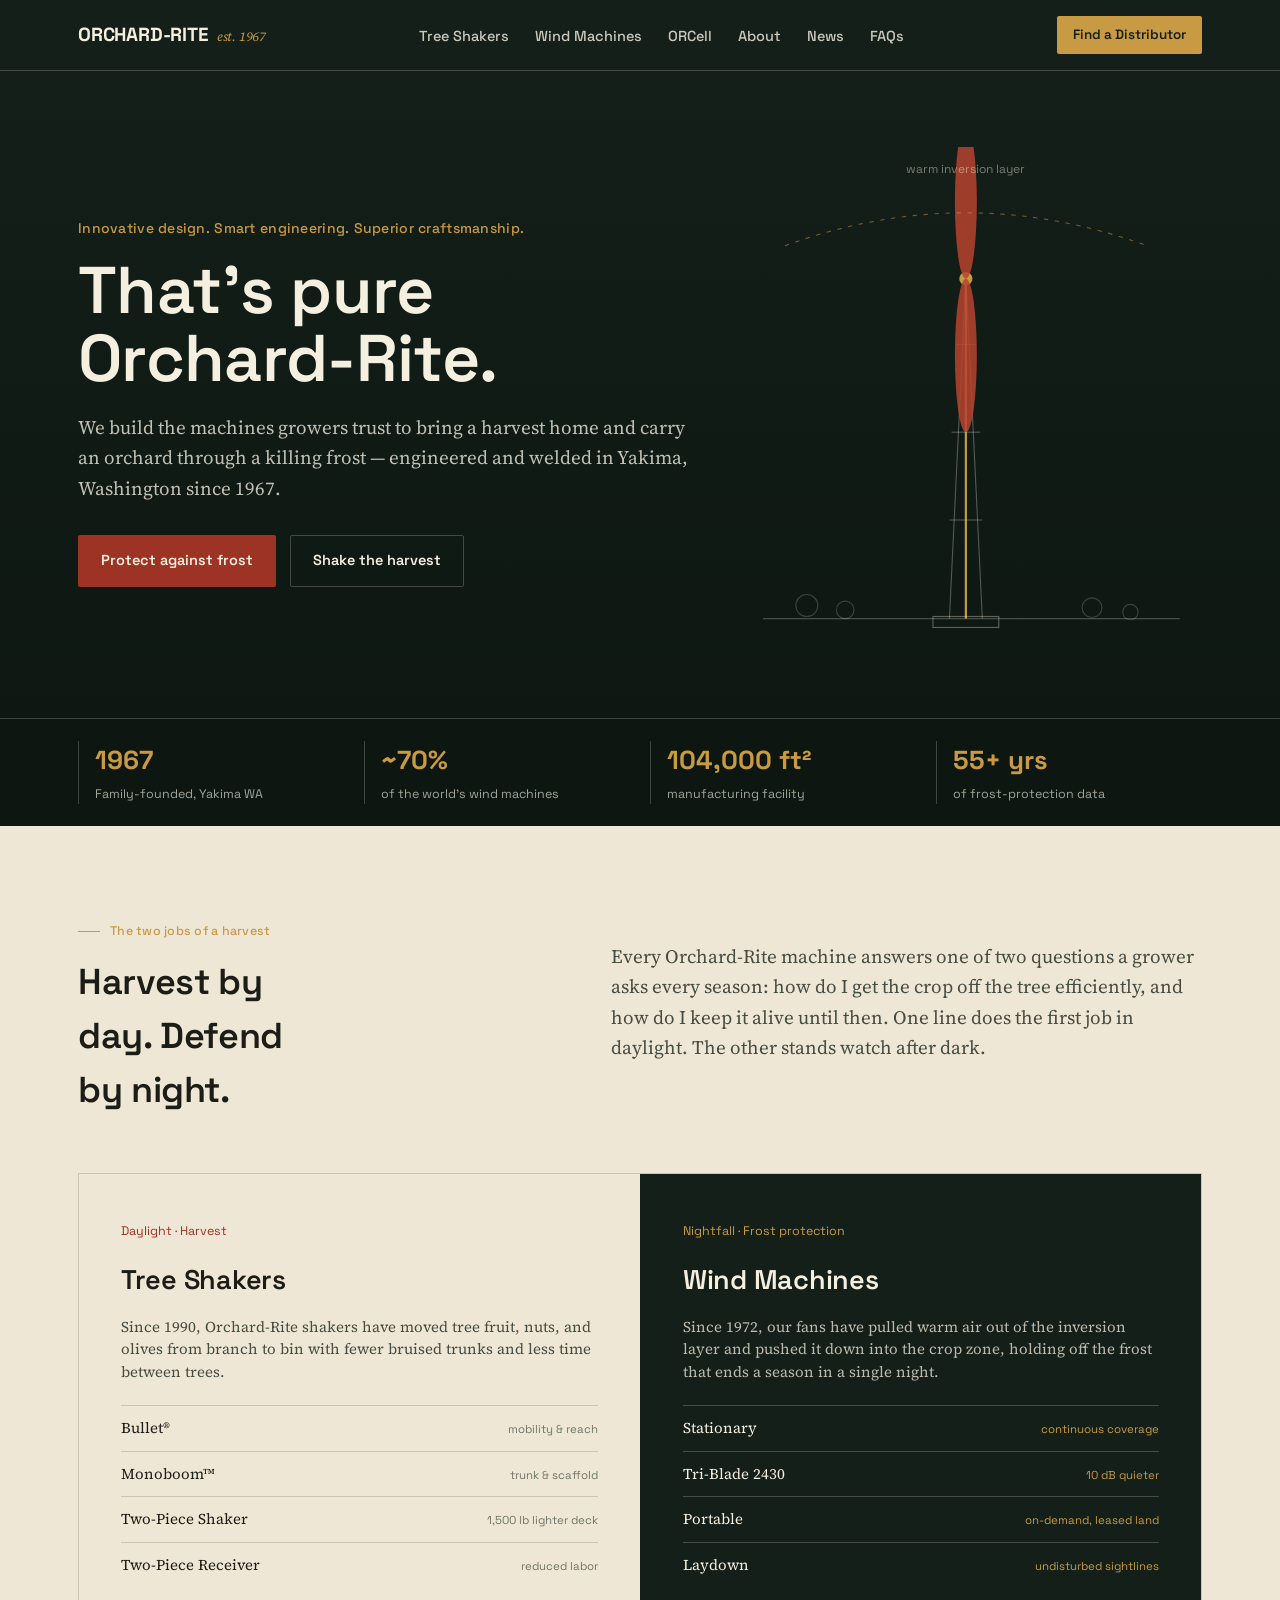
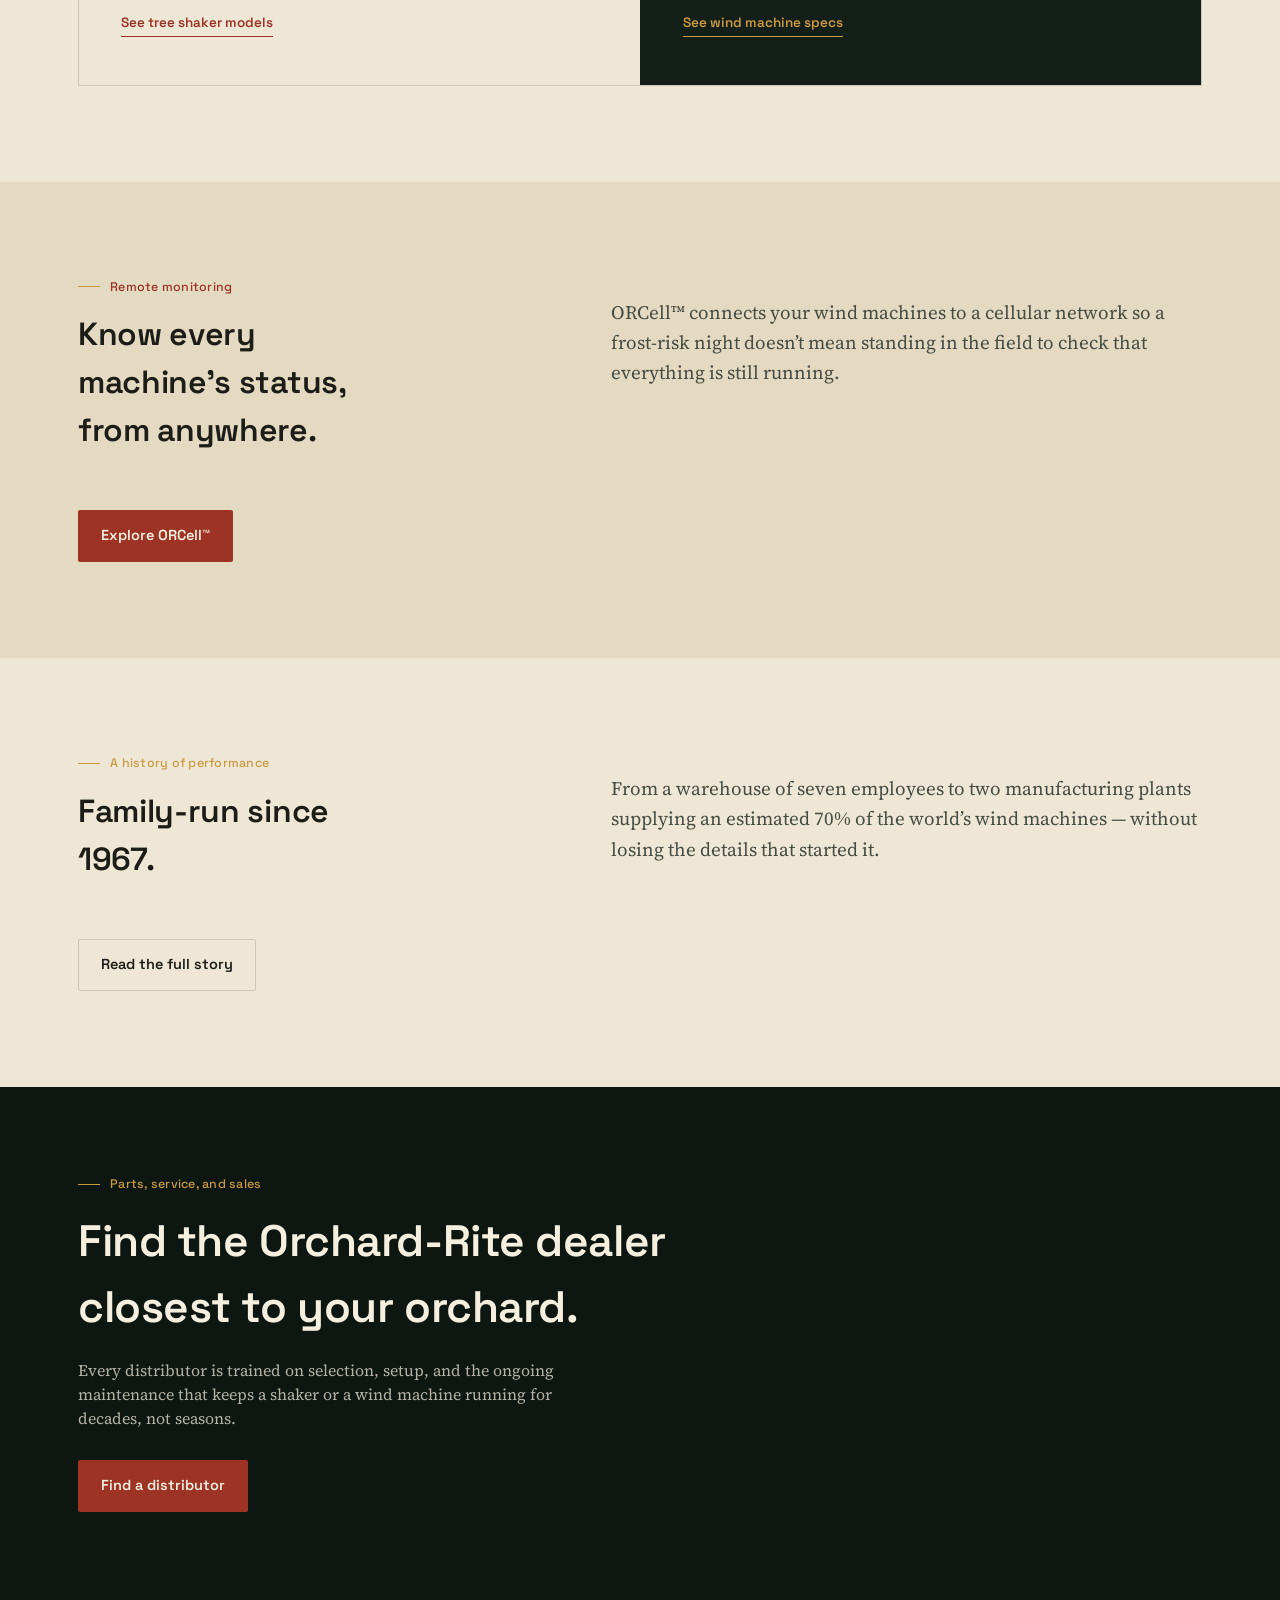
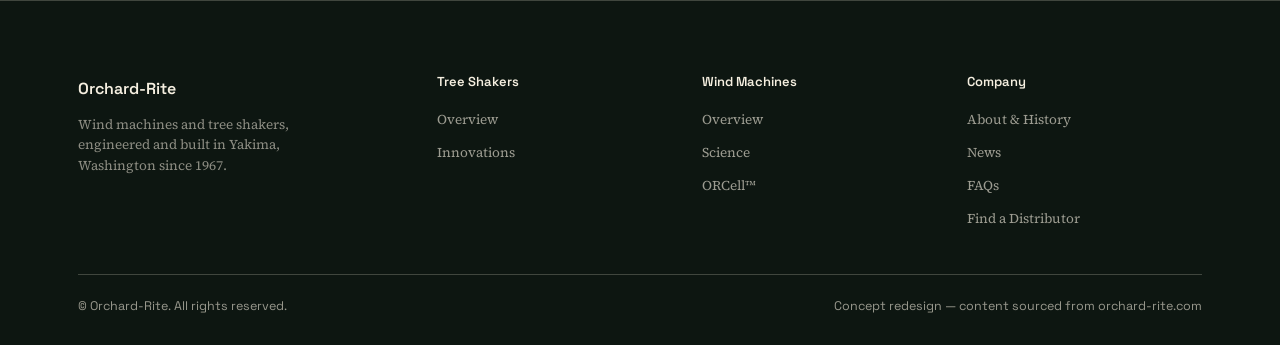
==== index.html @ 357910c6 "Add files via upload" ====
<!DOCTYPE html>
<html lang="en">
<head>
<meta charset="UTF-8">
<meta name="viewport" content="width=device-width, initial-scale=1.0">
<title>Orchard-Rite — Frost Protection & Harvest Equipment, Yakima WA</title>
<meta name="description" content="Orchard-Rite wind machines and tree shakers — frost protection and harvest equipment engineered and built in Yakima, Washington since 1967.">
<link rel="preconnect" href="https://fonts.googleapis.com">
<link rel="preconnect" href="https://fonts.gstatic.com" crossorigin>
<link href="https://fonts.googleapis.com/css2?family=Space+Grotesk:wght@400;500;600;700&family=Source+Serif+4:ital,opsz,wght@0,8..60,400;0,8..60,600;1,8..60,400;1,8..60,600&display=swap" rel="stylesheet">
<link rel="stylesheet" href="assets/style.css">
</head>
<body>
<header>
  <nav class="nav">
    <a class="brand" href="index.html">ORCHARD-RITE<small>est. 1967</small></a>
    <ul class="navlinks">
      <li><a href="tree-shakers.html">Tree Shakers</a></li>
      <li><a href="wind-machines.html">Wind Machines</a></li>
      <li><a href="orcell.html">ORCell</a></li>
      <li><a href="about.html">About</a></li>
      <li><a href="news.html">News</a></li>
      <li><a href="faqs.html">FAQs</a></li>
    </ul>
    <a class="navcta" href="contact.html">Find a Distributor</a>
    <button class="burger" aria-label="Menu">&#9776;</button>
  </nav>
</header>
<main>

<section class="hero" style="padding-bottom:0;">
  <div class="hero-grid">
    <div>
      <div class="tagline">Innovative design. Smart engineering. Superior craftsmanship.</div>
      <h1>That&#8217;s pure Orchard&#8209;Rite.</h1>
      <p class="lede">We build the machines growers trust to bring a harvest home and carry an orchard through a killing frost &mdash; engineered and welded in Yakima, Washington since 1967.</p>
      <div class="hero-ctas">
        <a class="btn btn-primary" href="wind-machines.html">Protect against frost</a>
        <a class="btn btn-ghost" href="tree-shakers.html">Shake the harvest</a>
      </div>
    </div>
    <div class="hero-diagram" aria-hidden="true">
      <svg viewBox="0 0 420 460" xmlns="http://www.w3.org/2000/svg">
        <line x1="20" y1="430" x2="400" y2="430" stroke="rgba(245,239,224,0.25)" stroke-width="1"/>
        <line x1="205" y1="430" x2="205" y2="120" stroke="var(--gold)" stroke-width="2"/>
        <line x1="190" y1="430" x2="205" y2="120" stroke="rgba(245,239,224,0.3)" stroke-width="1"/>
        <line x1="220" y1="430" x2="205" y2="120" stroke="rgba(245,239,224,0.3)" stroke-width="1"/>
        <line x1="190" y1="340" x2="220" y2="340" stroke="rgba(245,239,224,0.3)" stroke-width="1"/>
        <line x1="192" y1="260" x2="218" y2="260" stroke="rgba(245,239,224,0.3)" stroke-width="1"/>
        <line x1="196" y1="180" x2="214" y2="180" stroke="rgba(245,239,224,0.3)" stroke-width="1"/>
        <rect x="175" y="428" width="60" height="10" fill="none" stroke="rgba(245,239,224,0.35)"/>
        <g class="blade-spin" transform="translate(205,120)">
          <circle r="6" fill="var(--gold)"/>
          <ellipse cx="0" cy="-70" rx="10" ry="70" fill="var(--rust-2)" opacity="0.85"/>
          <ellipse cx="0" cy="-70" rx="10" ry="70" fill="var(--rust-2)" opacity="0.85" transform="rotate(180)"/>
        </g>
        <path d="M40 90 Q205 30 370 90" stroke="rgba(200,154,68,0.5)" stroke-dasharray="4 6" fill="none"/>
        <text x="205" y="24" text-anchor="middle" fill="rgba(245,239,224,0.45)" font-family="Space Grotesk" font-size="11">warm inversion layer</text>
        <g opacity="0.5">
          <circle cx="60" cy="418" r="10" fill="none" stroke="rgba(245,239,224,0.4)"/>
          <circle cx="95" cy="422" r="8" fill="none" stroke="rgba(245,239,224,0.4)"/>
          <circle cx="320" cy="420" r="9" fill="none" stroke="rgba(245,239,224,0.4)"/>
          <circle cx="355" cy="424" r="7" fill="none" stroke="rgba(245,239,224,0.4)"/>
        </g>
      </svg>
    </div>
  </div>
  <div class="hero-strip">
    <div class="strip-grid">
      <div class="strip-item"><span class="num">1967</span><span class="lab">Family-founded, Yakima WA</span></div>
      <div class="strip-item"><span class="num">~70%</span><span class="lab">of the world&#8217;s wind machines</span></div>
      <div class="strip-item"><span class="num">104,000 ft&sup2;</span><span class="lab">manufacturing facility</span></div>
      <div class="strip-item"><span class="num">55+ yrs</span><span class="lab">of frost-protection data</span></div>
    </div>
  </div>
</section>

<section>
  <div class="wrap">
    <div class="section-head">
      <div>
        <span class="eyebrow">The two jobs of a harvest</span>
        <h2 style="font-size:clamp(26px,3vw,36px); max-width:11ch;">Harvest by day. Defend by night.</h2>
      </div>
      <p class="lede" style="color:var(--steel-2);">Every Orchard-Rite machine answers one of two questions a grower asks every season: how do I get the crop off the tree efficiently, and how do I keep it alive until then. One line does the first job in daylight. The other stands watch after dark.</p>
    </div>
    <div class="split">
      <div class="split-panel">
        <span class="when">Daylight &middot; Harvest</span>
        <h3>Tree Shakers</h3>
        <p style="color:var(--steel-2); font-size:15px;">Since 1990, Orchard-Rite shakers have moved tree fruit, nuts, and olives from branch to bin with fewer bruised trunks and less time between trees.</p>
        <ul>
          <li>Bullet&reg; <span class="tag">mobility &amp; reach</span></li>
          <li>Monoboom&trade; <span class="tag">trunk &amp; scaffold</span></li>
          <li>Two-Piece Shaker <span class="tag">1,500 lb lighter deck</span></li>
          <li>Two-Piece Receiver <span class="tag">reduced labor</span></li>
        </ul>
        <a class="more" href="tree-shakers.html" style="color:var(--rust);">See tree shaker models</a>
      </div>
      <div class="split-panel dark">
        <span class="when">Nightfall &middot; Frost protection</span>
        <h3>Wind Machines</h3>
        <p style="color:rgba(245,239,224,0.75); font-size:15px;">Since 1972, our fans have pulled warm air out of the inversion layer and pushed it down into the crop zone, holding off the frost that ends a season in a single night.</p>
        <ul>
          <li>Stationary <span class="tag">continuous coverage</span></li>
          <li>Tri-Blade 2430 <span class="tag">10 dB quieter</span></li>
          <li>Portable <span class="tag">on-demand, leased land</span></li>
          <li>Laydown <span class="tag">undisturbed sightlines</span></li>
        </ul>
        <a class="more" href="wind-machines.html" style="color:var(--gold);">See wind machine specs</a>
      </div>
    </div>
  </div>
</section>

<section class="alt">
  <div class="wrap">
    <div class="section-head">
      <div>
        <span class="eyebrow rust">Remote monitoring</span>
        <h2 style="font-size:clamp(24px,2.8vw,32px); max-width:13ch;">Know every machine&#8217;s status, from anywhere.</h2>
      </div>
      <p class="lede" style="color:var(--steel-2);">ORCell&trade; connects your wind machines to a cellular network so a frost-risk night doesn&#8217;t mean standing in the field to check that everything is still running.</p>
    </div>
    <a class="btn btn-primary" href="orcell.html">Explore ORCell&trade;</a>
  </div>
</section>

<section>
  <div class="wrap">
    <div class="section-head">
      <div>
        <span class="eyebrow">A history of performance</span>
        <h2 style="font-size:clamp(24px,2.8vw,32px); max-width:13ch;">Family-run since 1967.</h2>
      </div>
      <p class="lede" style="color:var(--steel-2);">From a warehouse of seven employees to two manufacturing plants supplying an estimated 70% of the world&#8217;s wind machines &mdash; without losing the details that started it.</p>
    </div>
    <a class="btn btn-ghost" style="border-color:var(--line-light); color:var(--ink);" href="about.html">Read the full story</a>
  </div>
</section>

<section class="cta-band">
  <div class="wrap">
    <div class="cta-inner">
      <span class="eyebrow">Parts, service, and sales</span>
      <h2>Find the Orchard-Rite dealer closest to your orchard.</h2>
      <p>Every distributor is trained on selection, setup, and the ongoing maintenance that keeps a shaker or a wind machine running for decades, not seasons.</p>
      <a class="btn btn-primary" href="contact.html">Find a distributor</a>
    </div>
  </div>
</section>

</main>
<footer>
  <div class="wrap">
    <div class="foot-grid">
      <div>
        <h5 style="color:var(--cream); font-family:var(--grot); font-size:16px;">Orchard-Rite</h5>
        <p style="max-width:32ch; font-size:13.5px; color:rgba(245,239,224,0.55);">Wind machines and tree shakers, engineered and built in Yakima, Washington since 1967.</p>
      </div>
      <div>
        <h5>Tree Shakers</h5>
        <ul>
          <li><a href="tree-shakers.html">Overview</a></li>
          <li><a href="tree-shakers.html#innovations">Innovations</a></li>
        </ul>
      </div>
      <div>
        <h5>Wind Machines</h5>
        <ul>
          <li><a href="wind-machines.html">Overview</a></li>
          <li><a href="wind-machines.html#science">Science</a></li>
          <li><a href="orcell.html">ORCell&trade;</a></li>
        </ul>
      </div>
      <div>
        <h5>Company</h5>
        <ul>
          <li><a href="about.html">About &amp; History</a></li>
          <li><a href="news.html">News</a></li>
          <li><a href="faqs.html">FAQs</a></li>
          <li><a href="contact.html">Find a Distributor</a></li>
        </ul>
      </div>
    </div>
    <div class="foot-bottom">
      <span>&copy; Orchard-Rite. All rights reserved.</span>
      <span>Concept redesign &mdash; content sourced from orchard-rite.com</span>
    </div>
  </div>
</footer>
<script src="assets/script.js"></script>
</body>
</html>
---- assets/style.css ----
/* Orchard-Rite — modernized concept — shared stylesheet */
:root{
  --night:#141F19;
  --night-deep:#0D1611;
  --paper:#EFE7D6;
  --paper-2:#E4D9C1;
  --ink:#1C1D17;
  --cream:#F5EFE0;
  --rust:#9C3324;
  --rust-2:#B84430;
  --steel:#6E7568;
  --steel-2:#454C42;
  --gold:#C89A44;
  --line-dark: rgba(245,239,224,0.22);
  --line-light: rgba(28,29,23,0.16);
  --serif: "Source Serif 4", Georgia, serif;
  --grot: "Space Grotesk", "Arial Narrow", sans-serif;
}
*{box-sizing:border-box;}
html{scroll-behavior:smooth;}
body{
  margin:0;
  background:var(--paper);
  color:var(--ink);
  font-family:var(--serif);
  line-height:1.5;
  -webkit-font-smoothing:antialiased;
}
img{max-width:100%;display:block;}
a{color:inherit;}
.wrap{max-width:1180px;margin:0 auto;padding:0 28px;}
@media(max-width:640px){.wrap{padding:0 20px;}}

h1,h2,h3,h4{font-family:var(--grot); margin:0; font-weight:600; letter-spacing:-0.01em;}
.eyebrow{
  font-family:var(--grot); font-size:12.5px; font-weight:500; letter-spacing:0.02em;
  display:flex; align-items:center; gap:10px; color:var(--gold); margin-bottom:14px;
}
.eyebrow::before{content:"";width:22px;height:1px;background:var(--gold);display:inline-block;}
.eyebrow.rust{color:var(--rust);}
p{max-width:62ch;}
.lede{font-size:19px;line-height:1.6;}

/* Header / nav */
header{position:sticky; top:0; z-index:50; background:var(--night); border-bottom:1px solid var(--line-dark);}
.nav{display:flex; align-items:center; justify-content:space-between; padding:16px 28px; max-width:1180px; margin:0 auto;}
.brand{font-family:var(--grot); color:var(--cream); font-weight:700; font-size:19px; text-decoration:none; letter-spacing:-0.01em; display:flex; align-items:baseline; gap:8px;}
.brand small{font-family:var(--serif); font-style:italic; font-weight:400; color:var(--gold); font-size:13px;}
.navlinks{display:flex; gap:26px; list-style:none; margin:0; padding:0;}
.navlinks a{color:var(--cream); text-decoration:none; font-family:var(--grot); font-size:14.5px; font-weight:500; opacity:0.82; transition:opacity .15s; padding-bottom:2px; border-bottom:1px solid transparent;}
.navlinks a:hover, .navlinks a.active{opacity:1; border-color:var(--rust-2);}
.navcta{font-family:var(--grot); font-size:13.5px; font-weight:600; color:var(--night); background:var(--gold); padding:9px 16px; border-radius:2px; text-decoration:none; white-space:nowrap;}
.burger{display:none; background:none; border:0; color:var(--cream); font-size:24px; cursor:pointer;}
@media(max-width:900px){.navlinks{display:none;} .navcta{display:none;} .burger{display:block;}}
.navlinks.open{display:flex !important; position:absolute; top:64px; left:0; right:0; background:var(--night-deep); flex-direction:column; padding:20px 28px; gap:18px; z-index:60;}

/* Page hero (interior pages) */
.page-hero{background:linear-gradient(180deg, var(--night) 0%, var(--night-deep) 100%); color:var(--cream); padding:70px 0 56px;}
.page-hero .tagline{font-family:var(--grot); color:var(--gold); font-size:13.5px; margin-bottom:14px; font-weight:500;}
.page-hero h1{font-size:clamp(34px,5vw,52px); color:var(--cream); max-width:16ch; line-height:1.05;}
.page-hero p.lede{color:rgba(245,239,224,0.75); margin-top:18px; max-width:60ch;}
.breadcrumb{font-family:var(--grot); font-size:12.5px; color:rgba(245,239,224,0.55); margin-bottom:18px;}
.breadcrumb a{color:rgba(245,239,224,0.8); text-decoration:none;}
.breadcrumb a:hover{color:var(--gold);}

/* Hero (home only) */
.hero{background:linear-gradient(180deg, var(--night) 0%, var(--night-deep) 100%); color:var(--cream); position:relative; overflow:hidden; padding:76px 0 0;}
.hero-grid{display:grid; grid-template-columns:1.15fr 0.85fr; gap:40px; align-items:center; max-width:1180px; margin:0 auto; padding:0 28px 60px;}
@media(max-width:900px){.hero-grid{grid-template-columns:1fr; padding-bottom:20px;}}
.hero h1{font-size:clamp(40px, 6vw, 66px); line-height:1.02; color:var(--cream); max-width:12ch;}
.hero .tagline{font-family:var(--grot); color:var(--gold); font-size:14px; letter-spacing:0.02em; margin-bottom:18px; font-weight:500;}
.hero p.lede{color:rgba(245,239,224,0.78); margin-top:20px;}
.hero-ctas{display:flex; gap:14px; margin-top:32px; flex-wrap:wrap;}
.btn{font-family:var(--grot); font-weight:600; font-size:14.5px; padding:14px 22px; text-decoration:none; border-radius:2px; display:inline-flex; align-items:center; gap:10px; border:1px solid transparent; cursor:pointer;}
.btn-primary{background:var(--rust); color:var(--cream);}
.btn-primary:hover{background:var(--rust-2);}
.btn-ghost{border-color:var(--line-dark); color:var(--cream);}
.btn-ghost:hover{border-color:var(--gold); color:var(--gold);}
.hero-diagram svg{width:100%; height:auto;}

.hero-strip{border-top:1px solid var(--line-dark); background:var(--night-deep);}
.strip-grid{max-width:1180px; margin:0 auto; padding:22px 28px; display:grid; grid-template-columns:repeat(4,1fr); gap:20px;}
@media(max-width:760px){.strip-grid{grid-template-columns:repeat(2,1fr);}}
.strip-item{border-left:1px solid var(--line-dark); padding-left:16px;}
.strip-item .num{font-family:var(--grot); font-size:26px; color:var(--gold); font-weight:700; display:block;}
.strip-item .lab{font-size:12.5px; color:rgba(245,239,224,0.65); font-family:var(--grot);}

section{padding:96px 0;}
@media(max-width:760px){section{padding:60px 0;}}
.section-head{display:grid; grid-template-columns:0.9fr 1.1fr; gap:50px; margin-bottom:56px;}
@media(max-width:800px){.section-head{grid-template-columns:1fr; gap:20px;}}

/* Day/Night split */
.split{display:grid; grid-template-columns:1fr 1fr; border:1px solid var(--line-light);}
@media(max-width:800px){.split{grid-template-columns:1fr;}}
.split-panel{padding:48px 42px; position:relative;}
.split-panel + .split-panel{border-left:1px solid var(--line-light);}
@media(max-width:800px){.split-panel + .split-panel{border-left:none; border-top:1px solid var(--line-light);}}
.split-panel.dark{background:var(--night); color:var(--cream);}
.split-panel h3{font-size:27px; margin-bottom:6px;}
.split-panel .when{font-family:var(--grot); font-size:12.5px; color:var(--rust); margin-bottom:20px; display:block;}
.split-panel.dark .when{color:var(--gold);}
.split-panel ul{padding-left:0; list-style:none; margin:22px 0 0;}
.split-panel li{padding:11px 0; border-top:1px solid var(--line-light); font-size:15px; display:flex; justify-content:space-between; gap:16px; align-items:baseline;}
.split-panel.dark li{border-top:1px solid var(--line-dark);}
.split-panel li span.tag{font-family:var(--grot); font-size:11.5px; color:var(--steel); white-space:nowrap;}
.split-panel.dark li span.tag{color:var(--gold);}
.split-panel a.more{display:inline-block; margin-top:26px; font-family:var(--grot); font-size:13.5px; font-weight:600; text-decoration:none; border-bottom:1px solid currentColor; padding-bottom:2px;}

/* Card grids */
.innov-grid{display:grid; grid-template-columns:repeat(4,1fr); gap:1px; background:var(--line-light); border:1px solid var(--line-light);}
@media(max-width:900px){.innov-grid{grid-template-columns:repeat(2,1fr);}}
@media(max-width:520px){.innov-grid{grid-template-columns:1fr;}}
.innov-grid.cols-3{grid-template-columns:repeat(3,1fr);}
@media(max-width:900px){.innov-grid.cols-3{grid-template-columns:1fr 1fr;}}
@media(max-width:600px){.innov-grid.cols-3{grid-template-columns:1fr;}}
.innov-card{background:var(--paper); padding:30px 26px;}
.innov-card h4{font-size:18px; margin-bottom:10px;}
.innov-card .sub{font-family:var(--grot); font-size:11.5px; color:var(--rust); margin-bottom:14px; display:block;}
.innov-card p{font-size:14.5px; color:var(--steel-2); max-width:none;}

/* Science / dark sections */
.science{background:var(--night); color:var(--cream);}
.science .section-head p{color:rgba(245,239,224,0.72);}
.diagram-box{border:1px solid var(--line-dark); padding:30px; margin-top:10px;}
.diagram-box svg{width:100%; height:auto;}
.diagram-caption{font-family:var(--grot); font-size:12px; color:rgba(245,239,224,0.55); margin-top:14px; max-width:none;}
.freeze-types{display:grid; grid-template-columns:1fr 1fr; gap:1px; background:var(--line-dark); margin-top:40px; border:1px solid var(--line-dark);}
@media(max-width:760px){.freeze-types{grid-template-columns:1fr;}}
.freeze-card{background:var(--night-deep); padding:28px;}
.freeze-card .when{font-family:var(--grot); color:var(--gold); font-size:12px; display:block; margin-bottom:8px;}
.freeze-card h4{color:var(--cream); font-size:19px; margin-bottom:10px;}
.freeze-card p{color:rgba(245,239,224,0.68); font-size:14.5px; max-width:none;}
.stat-line{display:flex; gap:36px; margin-top:44px; flex-wrap:wrap;}
.stat-line div{border-left:1px solid var(--line-dark); padding-left:14px;}
.stat-line .num{font-family:var(--grot); font-size:30px; color:var(--gold); display:block; font-weight:700;}
.stat-line .lab{font-size:12.5px; color:rgba(245,239,224,0.6); font-family:var(--grot);}

/* Feature band (ORCell etc) */
.feature-band{display:grid; grid-template-columns:0.9fr 1.1fr; gap:60px; align-items:center; border:1px solid var(--line-light); padding:56px 48px;}
@media(max-width:900px){.feature-band{grid-template-columns:1fr; padding:36px 26px; gap:30px;}}
.feature-band h3{font-size:32px; margin-bottom:16px;}
.feature-band svg{width:100%; height:auto;}
.feature-list{list-style:none; padding:0; margin:22px 0 0; display:grid; gap:10px;}
.feature-list li{font-size:14.5px; padding-left:20px; position:relative; color:var(--steel-2);}
.feature-list li::before{content:"—"; position:absolute; left:0; color:var(--rust);}
.feature-list.on-dark li{color:rgba(245,239,224,0.75);}

/* Manufacturing / paper-2 sections */
.alt{background:var(--paper-2);}
.mfg-grid{display:grid; grid-template-columns:1fr 1fr; gap:60px; align-items:start;}
@media(max-width:860px){.mfg-grid{grid-template-columns:1fr;}}
.mfg-figures{display:grid; grid-template-columns:1fr 1fr; gap:1px; background:var(--line-light); border:1px solid var(--line-light); margin-top:10px;}
.mfg-fig{background:var(--paper-2); padding:26px;}
.mfg-fig .num{font-family:var(--grot); font-size:28px; font-weight:700; color:var(--rust); display:block;}
.mfg-fig .lab{font-size:13px; color:var(--steel); font-family:var(--grot);}

/* Timeline */
.timeline{position:relative; margin-top:20px;}
.tl-row{display:grid; grid-template-columns:110px 1fr; gap:28px; padding:26px 0; border-top:1px solid var(--line-light);}
.tl-row:first-child{border-top:1px solid var(--line-light);}
.tl-year{font-family:var(--grot); font-size:26px; font-weight:700; color:var(--rust);}
.tl-row h4{font-size:17px; margin-bottom:6px;}
.tl-row p{font-size:14.5px; color:var(--steel-2); max-width:64ch;}
@media(max-width:600px){.tl-row{grid-template-columns:1fr; gap:6px;}}
.founder-quote{margin-top:40px; padding:32px 36px; background:var(--night); color:var(--cream); border-left:3px solid var(--rust);}
.founder-quote p{font-family:var(--serif); font-style:italic; font-size:18px; color:var(--cream); max-width:56ch;}
.founder-quote .att{font-family:var(--grot); font-size:12.5px; color:var(--gold); margin-top:14px; display:block;}

/* News grid */
.news-grid{display:grid; grid-template-columns:repeat(3,1fr); gap:1px; background:var(--line-light); border:1px solid var(--line-light);}
@media(max-width:860px){.news-grid{grid-template-columns:1fr;}}
.news-card{background:var(--paper); padding:30px 26px; display:flex; flex-direction:column; justify-content:space-between; min-height:150px;}
.news-card .kicker{font-family:var(--grot); font-size:11.5px; color:var(--rust); margin-bottom:12px; display:block;}
.news-card h4{font-size:17px; font-weight:500; font-family:var(--serif); line-height:1.35;}
.news-card a{text-decoration:none;}
.news-card a:hover h4{color:var(--rust);}
.news-card .arrow{font-family:var(--grot); font-size:13px; margin-top:18px; color:var(--steel);}

/* Spec tables */
.spec-table{width:100%; border-collapse:collapse; margin-top:10px; font-size:14.5px;}
.spec-table th, .spec-table td{border:1px solid var(--line-light); padding:12px 14px; text-align:left; vertical-align:top;}
.spec-table th{font-family:var(--grot); font-size:12.5px; color:var(--rust); background:var(--paper-2);}
.spec-table.on-dark th, .spec-table.on-dark td{border-color:var(--line-dark);}
.spec-table.on-dark th{background:var(--night-deep); color:var(--gold);}
.table-scroll{overflow-x:auto;}

/* Engine cards */
.engine-grid{display:grid; grid-template-columns:repeat(3,1fr); gap:1px; background:var(--line-light); border:1px solid var(--line-light); margin-top:10px;}
@media(max-width:860px){.engine-grid{grid-template-columns:1fr;}}
.engine-card{background:var(--paper); padding:28px 24px;}
.engine-card h4{font-size:17px; margin-bottom:6px;}
.engine-card .sub{font-family:var(--grot); font-size:12px; color:var(--steel); margin-bottom:14px; display:block;}
.engine-card ul{padding-left:18px; margin:0; font-size:13.5px; color:var(--steel-2);}
.engine-card li{margin-bottom:6px;}

/* Accessory list */
.accessory-grid{display:grid; grid-template-columns:1fr 1fr; gap:1px; background:var(--line-light); border:1px solid var(--line-light); margin-top:10px;}
@media(max-width:760px){.accessory-grid{grid-template-columns:1fr;}}
.accessory-card{background:var(--paper); padding:22px 24px;}
.accessory-card h4{font-size:15.5px; margin-bottom:8px;}
.accessory-card p{font-size:13.5px; color:var(--steel-2); max-width:none; margin:0;}

/* FAQ accordion */
.faq-item{border-top:1px solid var(--line-light);}
.faq-item:last-child{border-bottom:1px solid var(--line-light);}
.faq-q{width:100%; text-align:left; background:none; border:0; padding:22px 4px; font-family:var(--grot); font-size:16px; font-weight:600; color:var(--ink); cursor:pointer; display:flex; justify-content:space-between; align-items:center; gap:20px;}
.faq-q .plus{font-size:20px; color:var(--rust); transition:transform .2s;}
.faq-item.open .faq-q .plus{transform:rotate(45deg);}
.faq-a{max-height:0; overflow:hidden; transition:max-height .25s ease;}
.faq-a-inner{padding:0 4px 24px; font-size:15px; color:var(--steel-2); max-width:70ch;}
.faq-a-inner ul{padding-left:20px;}

/* CTA band */
.cta-band{background:var(--night-deep); color:var(--cream); text-align:left; padding:88px 0; position:relative; overflow:hidden;}
.cta-inner{max-width:640px;}
.cta-band h2{font-size:clamp(30px,4.2vw,44px); color:var(--cream); margin-bottom:18px;}
.cta-band p{color:rgba(245,239,224,0.72); margin-bottom:30px;}

/* Contact page */
.contact-grid{display:grid; grid-template-columns:1fr 1fr; gap:1px; background:var(--line-light); border:1px solid var(--line-light);}
@media(max-width:860px){.contact-grid{grid-template-columns:1fr;}}
.contact-panel{background:var(--paper); padding:44px;}
.contact-panel h3{font-size:20px; margin-bottom:14px;}
.contact-panel p{font-size:14.5px; color:var(--steel-2);}
.contact-panel .btn{margin-top:18px;}

footer{background:var(--night-deep); border-top:1px solid var(--line-dark); color:rgba(245,239,224,0.6); padding:50px 0 30px;}
.foot-grid{display:grid; grid-template-columns:1.4fr 1fr 1fr 1fr; gap:30px;}
@media(max-width:760px){.foot-grid{grid-template-columns:1fr 1fr; gap:30px 20px;}}
.foot-grid h5{font-family:var(--grot); color:var(--cream); font-size:13px; margin-bottom:14px; font-weight:600;}
.foot-grid ul{list-style:none; padding:0; margin:0; display:grid; gap:9px;}
.foot-grid a{text-decoration:none; font-size:13.5px; color:rgba(245,239,224,0.62);}
.foot-grid a:hover{color:var(--gold);}
.foot-bottom{margin-top:44px; padding-top:22px; border-top:1px solid var(--line-dark); display:flex; justify-content:space-between; flex-wrap:wrap; gap:10px; font-size:12.5px; font-family:var(--grot);}

@media (prefers-reduced-motion: reduce){ html{scroll-behavior:auto;} .blade-spin{animation:none !important;} }
.blade-spin{transform-origin:center; animation:spin 14s linear infinite;}
@keyframes spin{to{transform:rotate(360deg);}}
::selection{background:var(--rust); color:var(--cream);}
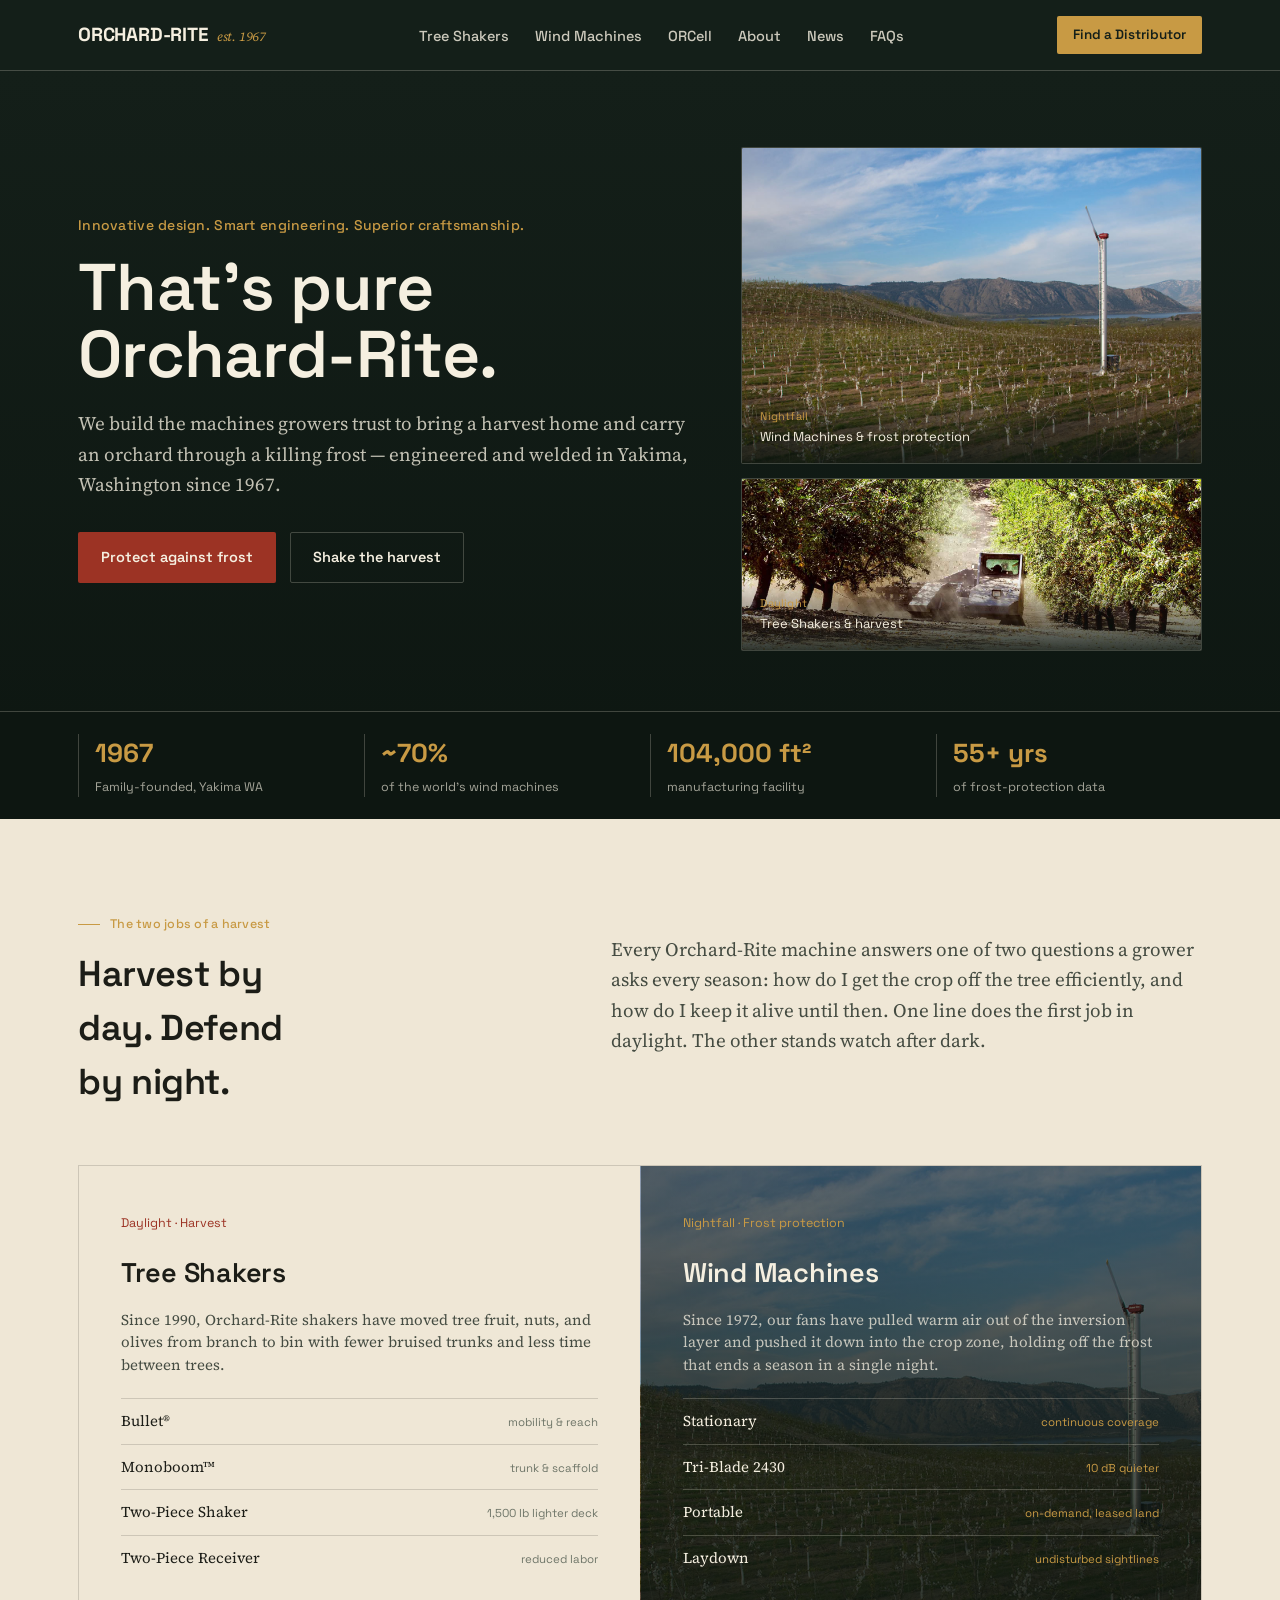
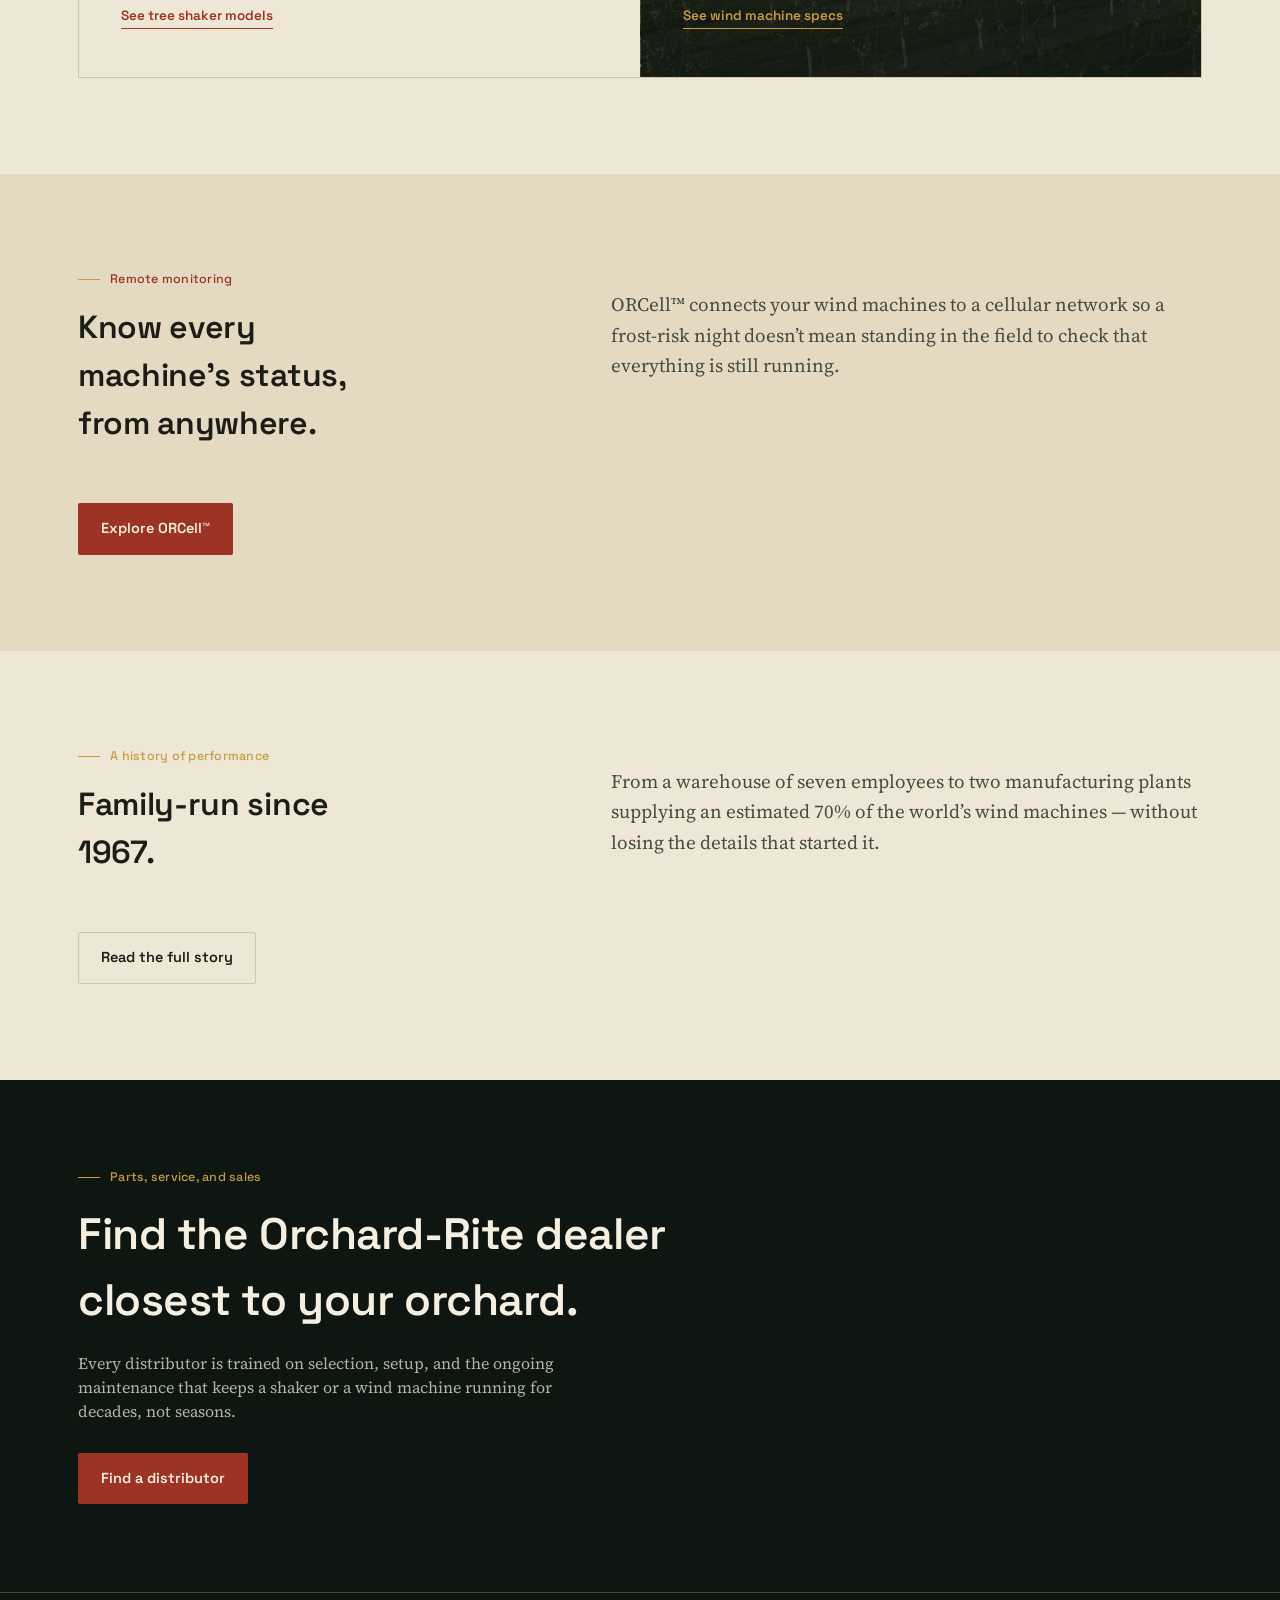
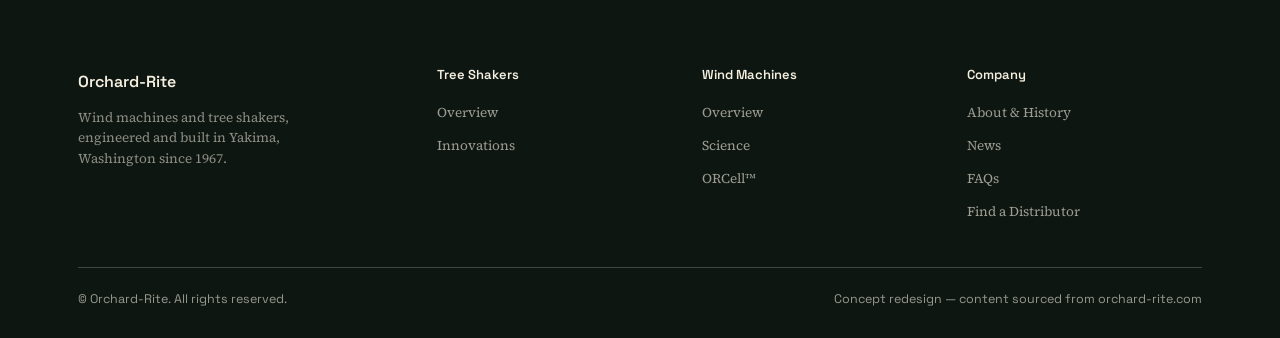
==== commit 47a7cddf: "Add files via upload" ====
--- a/index.html
+++ b/index.html
@@ -39,30 +39,21 @@
         <a class="btn btn-ghost" href="tree-shakers.html">Shake the harvest</a>
       </div>
     </div>
-    <div class="hero-diagram" aria-hidden="true">
-      <svg viewBox="0 0 420 460" xmlns="http://www.w3.org/2000/svg">
-        <line x1="20" y1="430" x2="400" y2="430" stroke="rgba(245,239,224,0.25)" stroke-width="1"/>
-        <line x1="205" y1="430" x2="205" y2="120" stroke="var(--gold)" stroke-width="2"/>
-        <line x1="190" y1="430" x2="205" y2="120" stroke="rgba(245,239,224,0.3)" stroke-width="1"/>
-        <line x1="220" y1="430" x2="205" y2="120" stroke="rgba(245,239,224,0.3)" stroke-width="1"/>
-        <line x1="190" y1="340" x2="220" y2="340" stroke="rgba(245,239,224,0.3)" stroke-width="1"/>
-        <line x1="192" y1="260" x2="218" y2="260" stroke="rgba(245,239,224,0.3)" stroke-width="1"/>
-        <line x1="196" y1="180" x2="214" y2="180" stroke="rgba(245,239,224,0.3)" stroke-width="1"/>
-        <rect x="175" y="428" width="60" height="10" fill="none" stroke="rgba(245,239,224,0.35)"/>
-        <g class="blade-spin" transform="translate(205,120)">
-          <circle r="6" fill="var(--gold)"/>
-          <ellipse cx="0" cy="-70" rx="10" ry="70" fill="var(--rust-2)" opacity="0.85"/>
-          <ellipse cx="0" cy="-70" rx="10" ry="70" fill="var(--rust-2)" opacity="0.85" transform="rotate(180)"/>
-        </g>
-        <path d="M40 90 Q205 30 370 90" stroke="rgba(200,154,68,0.5)" stroke-dasharray="4 6" fill="none"/>
-        <text x="205" y="24" text-anchor="middle" fill="rgba(245,239,224,0.45)" font-family="Space Grotesk" font-size="11">warm inversion layer</text>
-        <g opacity="0.5">
-          <circle cx="60" cy="418" r="10" fill="none" stroke="rgba(245,239,224,0.4)"/>
-          <circle cx="95" cy="422" r="8" fill="none" stroke="rgba(245,239,224,0.4)"/>
-          <circle cx="320" cy="420" r="9" fill="none" stroke="rgba(245,239,224,0.4)"/>
-          <circle cx="355" cy="424" r="7" fill="none" stroke="rgba(245,239,224,0.4)"/>
-        </g>
-      </svg>
+    <div class="hero-media" aria-hidden="false">
+      <div class="video-card main">
+        <a class="card-link" href="wind-machines.html" aria-label="Wind Machines &amp; frost protection"></a>
+        <video autoplay muted loop playsinline poster="assets/img/wind-machine-orchard.jpg">
+          <source src="assets/video/wind-machine.mp4" type="video/mp4">
+        </video>
+        <div class="video-label"><span class="kicker">Nightfall</span>Wind Machines &amp; frost protection</div>
+      </div>
+      <div class="video-card sub">
+        <a class="card-link" href="tree-shakers.html" aria-label="Tree Shakers &amp; harvest"></a>
+        <video autoplay muted loop playsinline poster="assets/img/tree-shaker-orchard.jpg">
+          <source src="assets/video/tree-shaker.mp4" type="video/mp4">
+        </video>
+        <div class="video-label"><span class="kicker">Daylight</span>Tree Shakers &amp; harvest</div>
+      </div>
     </div>
   </div>
   <div class="hero-strip">
@@ -97,7 +88,7 @@
         </ul>
         <a class="more" href="tree-shakers.html" style="color:var(--rust);">See tree shaker models</a>
       </div>
-      <div class="split-panel dark">
+      <div class="split-panel dark has-photo" style="background-image:url('assets/img/wind-machine-orchard.jpg');">
         <span class="when">Nightfall &middot; Frost protection</span>
         <h3>Wind Machines</h3>
         <p style="color:rgba(245,239,224,0.75); font-size:15px;">Since 1972, our fans have pulled warm air out of the inversion layer and pushed it down into the crop zone, holding off the frost that ends a season in a single night.</p>
--- a/assets/style.css
+++ b/assets/style.css
@@ -56,6 +56,14 @@
 
 /* Page hero (interior pages) */
 .page-hero{background:linear-gradient(180deg, var(--night) 0%, var(--night-deep) 100%); color:var(--cream); padding:70px 0 56px;}
+.page-hero.has-photo{
+  position:relative; padding:120px 0 76px; background-size:cover; background-position:center;
+}
+.page-hero.has-photo::before{
+  content:""; position:absolute; inset:0;
+  background:linear-gradient(180deg, rgba(13,22,17,0.55) 0%, rgba(13,22,17,0.88) 78%, var(--night-deep) 100%);
+}
+.page-hero.has-photo .wrap{position:relative; z-index:1;}
 .page-hero .tagline{font-family:var(--grot); color:var(--gold); font-size:13.5px; margin-bottom:14px; font-weight:500;}
 .page-hero h1{font-size:clamp(34px,5vw,52px); color:var(--cream); max-width:16ch; line-height:1.05;}
 .page-hero p.lede{color:rgba(245,239,224,0.75); margin-top:18px; max-width:60ch;}
@@ -78,6 +86,20 @@
 .btn-ghost:hover{border-color:var(--gold); color:var(--gold);}
 .hero-diagram svg{width:100%; height:auto;}
 
+/* Homepage hero video cards */
+.hero-media{display:grid; gap:14px;}
+.video-card{position:relative; border:1px solid var(--line-dark); overflow:hidden; border-radius:2px; background:var(--night-deep);}
+.video-card video{width:100%; height:100%; object-fit:cover; display:block;}
+.video-card .video-label{
+  position:absolute; left:0; right:0; bottom:0; padding:16px 18px;
+  background:linear-gradient(0deg, rgba(13,22,17,0.85) 0%, rgba(13,22,17,0) 100%);
+  font-family:var(--grot); font-size:13px; color:var(--cream);
+}
+.video-card .video-label .kicker{display:block; font-size:11px; color:var(--gold); margin-bottom:3px; letter-spacing:0.02em;}
+.video-card.main{aspect-ratio:16/11;}
+.video-card.sub{aspect-ratio:16/6;}
+.video-card a.card-link{position:absolute; inset:0; z-index:2;}
+
 .hero-strip{border-top:1px solid var(--line-dark); background:var(--night-deep);}
 .strip-grid{max-width:1180px; margin:0 auto; padding:22px 28px; display:grid; grid-template-columns:repeat(4,1fr); gap:20px;}
 @media(max-width:760px){.strip-grid{grid-template-columns:repeat(2,1fr);}}
@@ -97,6 +119,13 @@
 .split-panel + .split-panel{border-left:1px solid var(--line-light);}
 @media(max-width:800px){.split-panel + .split-panel{border-left:none; border-top:1px solid var(--line-light);}}
 .split-panel.dark{background:var(--night); color:var(--cream);}
+.split-panel.has-photo{background-size:cover; background-position:center; position:relative; color:var(--cream);}
+.split-panel.has-photo::before{content:""; position:absolute; inset:0; background:linear-gradient(180deg, rgba(13,22,17,0.55) 0%, rgba(13,22,17,0.88) 100%);}
+.split-panel.has-photo > *{position:relative; z-index:1;}
+.split-panel.has-photo .when{color:var(--gold);}
+.split-panel.has-photo li{border-top:1px solid var(--line-dark);}
+.split-panel.has-photo li span.tag{color:var(--gold);}
+.split-panel.has-photo p{color:rgba(245,239,224,0.8);}
 .split-panel h3{font-size:27px; margin-bottom:6px;}
 .split-panel .when{font-family:var(--grot); font-size:12.5px; color:var(--rust); margin-bottom:20px; display:block;}
 .split-panel.dark .when{color:var(--gold);}
